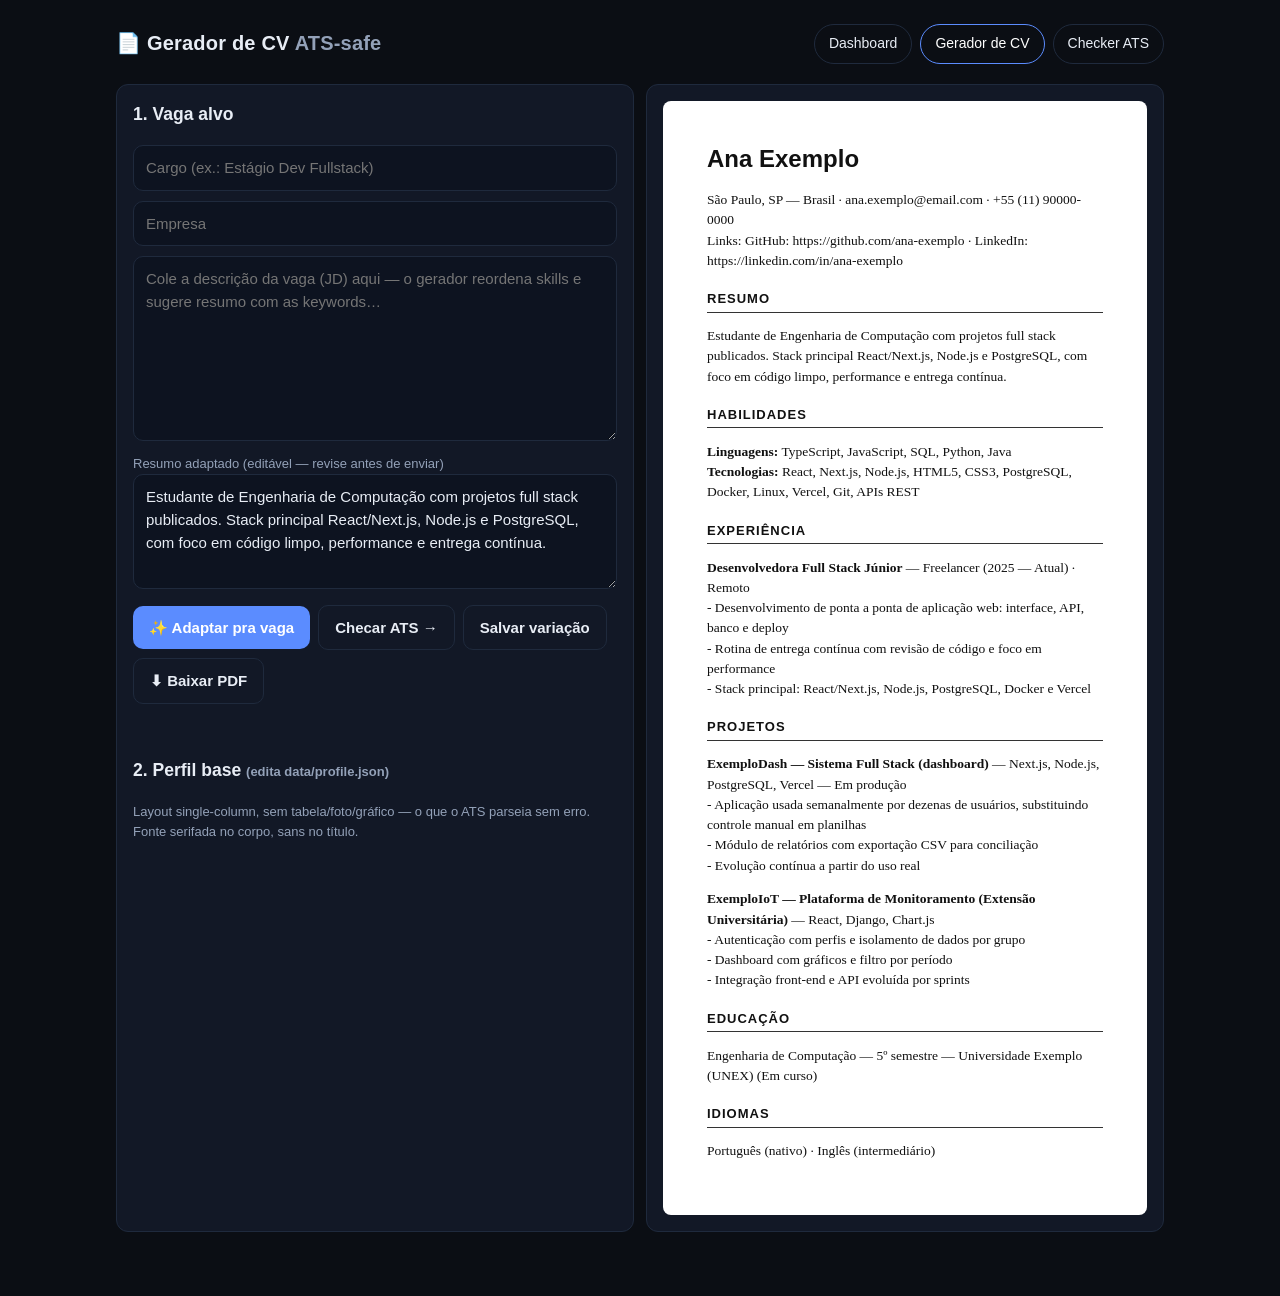
==== builder.html @ 481e4ed4 "feat: pipeline de vagas + CV ATS + checker + scraper automático (demo, sem dados pessoais)" ====
<!doctype html>
<html lang="pt-BR">
<head>
<meta charset="utf-8"><meta name="viewport" content="width=device-width,initial-scale=1">
<title>Gerador de CV ATS — Job Tracker</title>
<link rel="stylesheet" href="assets/css/style.css">
</head>
<body>
<div class="wrap">
<header class="top">
  <div class="brand">📄 Gerador de CV <span class="muted">ATS-safe</span></div>
  <nav><a href="index.html">Dashboard</a><a class="active" href="builder.html">Gerador de CV</a><a href="checker.html">Checker ATS</a></nav>
</header>
<div class="cols">
  <div class="card no-print">
    <h3 style="margin-top:0">1. Vaga alvo</h3>
    <div class="grid" style="gap:10px">
      <input id="jobTitle" placeholder="Cargo (ex.: Estágio Dev Fullstack)">
      <input id="company" placeholder="Empresa">
      <textarea id="jd" rows="7" placeholder="Cole a descrição da vaga (JD) aqui — o gerador reordena skills e sugere resumo com as keywords…"></textarea>
      <div><label class="muted small">Resumo adaptado (editável — revise antes de enviar)</label>
      <textarea id="summary" rows="4"></textarea></div>
      <div class="row">
        <button id="btnTailor">✨ Adaptar pra vaga</button>
        <button class="ghost" id="btnCheck">Checar ATS →</button>
        <button class="ghost" id="btnSave">Salvar variação</button>
        <button class="ghost" id="btnPDF">⬇ Baixar PDF</button>
      </div>
      <p class="muted small" id="match"></p>
    </div>
    <h3>2. Perfil base <span class="muted small">(edita data/profile.json)</span></h3>
    <p class="muted small">Layout single-column, sem tabela/foto/gráfico — o que o ATS parseia sem erro. Fonte serifada no corpo, sans no título.</p>
  </div>
  <div class="card"><div class="resume" id="preview"></div></div>
</div>
</div>
<script src="assets/js/ats.js"></script>
<script src="assets/js/builder.js"></script>
</body>
</html>
---- assets/css/style.css ----
:root{
  --bg:#0b0e14; --card:#121826; --border:#1f2a3d; --fg:#e8edf5; --muted:#93a1b8;
  --accent:#5b8cff; --green:#34d399; --yellow:#fbbf24; --red:#f87171;
  --radius:12px; --max:1080px;
}
*{box-sizing:border-box}
body{margin:0;background:var(--bg);color:var(--fg);font:15px/1.55 -apple-system,"Segoe UI",Roboto,Inter,Arial,sans-serif}
a{color:var(--accent);text-decoration:none}
.wrap{max-width:var(--max);margin:0 auto;padding:24px 16px 64px}
header.top{display:flex;gap:12px;align-items:center;justify-content:space-between;flex-wrap:wrap;margin-bottom:20px}
.brand{font-weight:800;font-size:20px;letter-spacing:.2px}
nav{display:flex;gap:8px;flex-wrap:wrap}
nav a{padding:8px 14px;border:1px solid var(--border);border-radius:999px;color:var(--fg);font-size:14px}
nav a.active,nav a:hover{border-color:var(--accent);color:#fff}
.grid{display:grid;gap:12px}
.stats{grid-template-columns:repeat(auto-fit,minmax(150px,1fr))}
.card{background:var(--card);border:1px solid var(--border);border-radius:var(--radius);padding:16px}
.stat b{font-size:26px;display:block}
.stat span{color:var(--muted);font-size:13px}
.row{display:flex;gap:8px;flex-wrap:wrap;align-items:center}
input,select,textarea{background:#0d1320;border:1px solid var(--border);color:var(--fg);border-radius:10px;padding:10px 12px;font:inherit;width:100%}
input:focus,select:focus,textarea:focus{outline:1px solid var(--accent);border-color:var(--accent)}
button{background:var(--accent);border:0;color:#fff;border-radius:10px;padding:10px 16px;font:inherit;font-weight:600;cursor:pointer}
button.ghost{background:transparent;border:1px solid var(--border);color:var(--fg)}
button.small{padding:6px 10px;font-size:13px}
table{width:100%;border-collapse:collapse;font-size:14px}
th,td{text-align:left;padding:10px 8px;border-bottom:1px solid var(--border);vertical-align:top}
th{color:var(--muted);font-weight:600;font-size:12px;text-transform:uppercase;letter-spacing:.4px}
.pill{display:inline-block;padding:3px 10px;border-radius:999px;font-size:12px;border:1px solid var(--border)}
.p-wishlist{color:#c4b5fd;border-color:#6d5ef0}.p-applied{color:#93c5fd;border-color:#3b82f6}
.p-interview{color:#fcd34d;border-color:#b45309}.p-offer{color:#6ee7b7;border-color:#059669}
.p-rejected{color:#fca5a5;border-color:#dc2626}
.filters{display:grid;grid-template-columns:2fr 1fr 1fr 1fr;gap:8px}
@media(max-width:720px){.filters{grid-template-columns:1fr 1fr}}
.toolbar{display:flex;gap:8px;flex-wrap:wrap;margin:14px 0}
dialog{background:var(--card);color:var(--fg);border:1px solid var(--border);border-radius:14px;max-width:560px;width:92vw;padding:0}
dialog form{padding:20px;display:grid;gap:10px}
dialog h3{margin:0 0 4px}
.two{display:grid;grid-template-columns:1fr 1fr;gap:10px}
@media(max-width:560px){.two{grid-template-columns:1fr}}
.cols{display:grid;grid-template-columns:1fr 1fr;gap:12px}
@media(max-width:860px){.cols{grid-template-columns:1fr}}
.score{font-size:44px;font-weight:800}
.bar{height:10px;background:#0d1320;border-radius:99px;overflow:hidden;border:1px solid var(--border)}
.bar i{display:block;height:100%;background:linear-gradient(90deg,var(--red),var(--yellow),var(--green));width:0}
.fix{border-left:3px solid var(--yellow);padding:6px 10px;margin:6px 0;background:#0d1320;border-radius:0 8px 8px 0;font-size:14px}
.fix.ok{border-color:var(--green)}
.muted{color:var(--muted)} .small{font-size:13px}
/* ---- kanban ---- */
.view-toggle{display:inline-flex;border:1px solid var(--border);border-radius:10px;overflow:hidden}
.view-toggle button{border-radius:0;background:transparent;color:var(--muted);border:0}
.view-toggle button.on{background:var(--accent);color:#fff}
.kanban{display:grid;grid-template-columns:repeat(5,minmax(190px,1fr));gap:10px;overflow-x:auto;margin-top:8px}
.kcol{background:#0d1320;border:1px solid var(--border);border-radius:var(--radius);padding:10px;min-height:120px}
.kcol h4{margin:2px 2px 10px;font-size:12px;text-transform:uppercase;letter-spacing:.5px;color:var(--muted)}
.kcard{background:var(--card);border:1px solid var(--border);border-radius:10px;padding:10px;margin-bottom:8px;font-size:13px}
.kcard b{display:block}
.kcard .mv{display:flex;gap:4px;margin-top:8px;flex-wrap:wrap}
/* ---- resume preview: ATS-safe, single column, print clean ---- */
.resume{background:#fff;color:#111;border-radius:8px;padding:40px 44px;font:13.5px/1.5 Georgia,"Times New Roman",serif}
.resume h1{font-size:24px;margin:0;font-family:Arial,Helvetica,sans-serif}
.resume h2{font-size:13px;text-transform:uppercase;letter-spacing:1px;border-bottom:1px solid #333;padding-bottom:3px;margin:18px 0 8px;font-family:Arial,Helvetica,sans-serif}
.resume p,.resume li{font-size:13.5px}
.resume ul{margin:4px 0;padding-left:20px}
@media print{
  @page{margin:14mm}
  body{background:#fff} header.top,nav,.toolbar,.filters,.no-print{display:none!important}
  .wrap{max-width:none;padding:0} .card{border:0;padding:0}
  .resume{border-radius:0;padding:0}
}
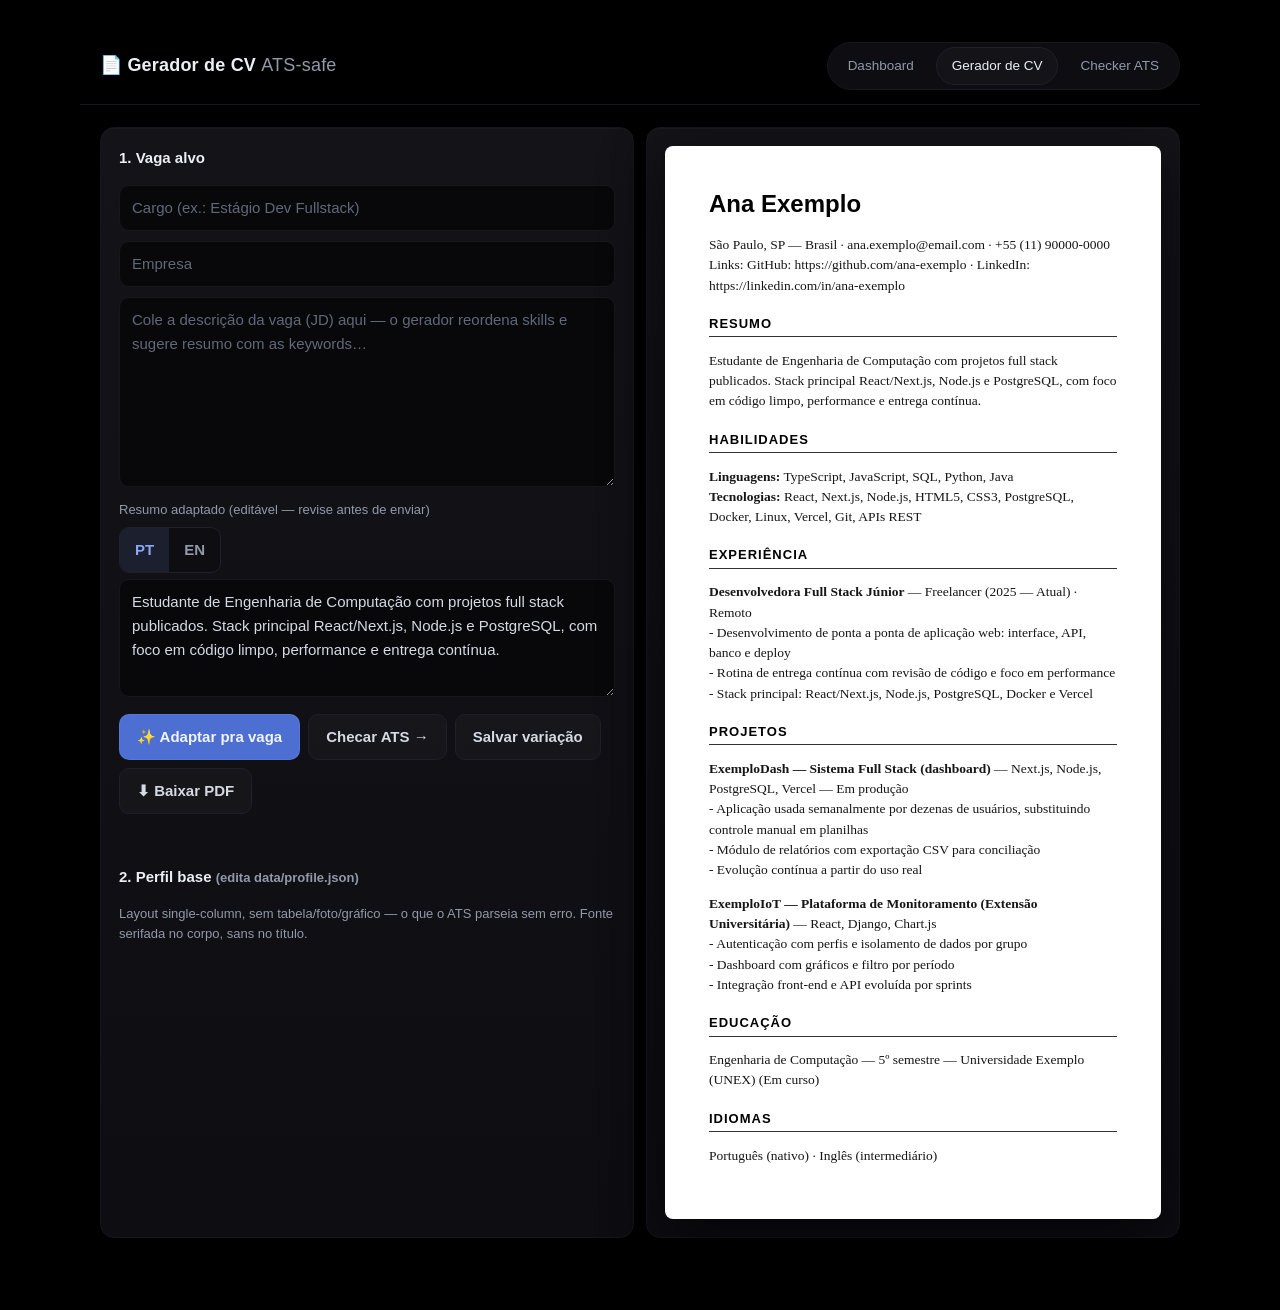
==== commit ed43e4d5: "feat: CV PT+EN (builder, tailor, telegram), foco BR remoto (+25, default)" ====
--- a/builder.html
+++ b/builder.html
@@ -19,6 +19,7 @@
       <input id="company" placeholder="Empresa">
       <textarea id="jd" rows="7" placeholder="Cole a descrição da vaga (JD) aqui — o gerador reordena skills e sugere resumo com as keywords…"></textarea>
       <div><label class="muted small">Resumo adaptado (editável — revise antes de enviar)</label>
+      <div class="row" style="margin:6px 0"><span class="view-toggle"><button class="ghost on" id="langPT" type="button">PT</button><button class="ghost" id="langEN" type="button">EN</button></span></div>
       <textarea id="summary" rows="4"></textarea></div>
       <div class="row">
         <button id="btnTailor">✨ Adaptar pra vaga</button>
--- a/assets/css/style.css
+++ b/assets/css/style.css
@@ -1,70 +1,110 @@
 :root{
-  --bg:#0b0e14; --card:#121826; --border:#1f2a3d; --fg:#e8edf5; --muted:#93a1b8;
-  --accent:#5b8cff; --green:#34d399; --yellow:#fbbf24; --red:#f87171;
-  --radius:12px; --max:1080px;
+  --bg:#000000; --bg-soft:#060608; --card:#0d0d12; --card-2:#131318; --inset:#08080b;
+  --border:#202028; --border-soft:#16161c; --fg:#d6dae3; --fg-strong:#eceff4;
+  --muted:#9299a9; --faint:#616878; --accent:#8ba6f5;
+  --accent-fill:#4c6fd1; --accent-fill-hi:#5a7fe3; --accent-wash:rgba(139,166,245,.12);
+  --green:#57c98d; --green-wash:rgba(87,201,141,.12);
+  --amber:#dfc08a; --amber-wash:rgba(223,192,138,.06);
+  --red:#dd7f88;   --red-wash:rgba(221,127,136,.12);
+  --violet:#b9a7f2; --violet-wash:rgba(185,167,242,.12);
+  --blue:#93b4e8;  --blue-wash:rgba(147,180,232,.12);
+  --radius:14px; --max:1120px; --ease:cubic-bezier(.2,.7,.3,1);
 }
 *{box-sizing:border-box}
-body{margin:0;background:var(--bg);color:var(--fg);font:15px/1.55 -apple-system,"Segoe UI",Roboto,Inter,Arial,sans-serif}
-a{color:var(--accent);text-decoration:none}
-.wrap{max-width:var(--max);margin:0 auto;padding:24px 16px 64px}
-header.top{display:flex;gap:12px;align-items:center;justify-content:space-between;flex-wrap:wrap;margin-bottom:20px}
-.brand{font-weight:800;font-size:20px;letter-spacing:.2px}
-nav{display:flex;gap:8px;flex-wrap:wrap}
-nav a{padding:8px 14px;border:1px solid var(--border);border-radius:999px;color:var(--fg);font-size:14px}
-nav a.active,nav a:hover{border-color:var(--accent);color:#fff}
+html{color-scheme:dark}
+body{margin:0;background:var(--bg);color:var(--fg);font:15px/1.6 -apple-system,BlinkMacSystemFont,"Segoe UI",Roboto,Inter,Arial,sans-serif;-webkit-font-smoothing:antialiased}
+::selection{background:rgba(139,166,245,.28)}
+a{color:var(--accent);text-decoration:none;transition:color .18s var(--ease)}
+a:hover{color:#b3c6fa}
+.wrap{max-width:var(--max);margin:0 auto;padding:28px 20px 72px}
+header.top{position:sticky;top:0;z-index:20;display:flex;gap:14px;align-items:center;justify-content:space-between;flex-wrap:wrap;margin:0 -20px 22px;padding:14px 20px;background:rgba(0,0,0,.72);backdrop-filter:blur(14px);-webkit-backdrop-filter:blur(14px);border-bottom:1px solid var(--border-soft)}
+.brand{font-weight:700;font-size:18px;letter-spacing:.2px;color:var(--fg-strong)}
+.brand .muted{font-weight:500}
+nav{display:flex;gap:6px;flex-wrap:wrap;background:var(--card);border:1px solid var(--border-soft);border-radius:999px;padding:4px}
+nav a{padding:7px 15px;border-radius:999px;color:var(--muted);font-size:13.5px;font-weight:500;border:1px solid transparent}
+nav a:hover{color:var(--fg-strong)}
+nav a.active{color:var(--fg-strong);background:var(--card-2);border-color:var(--border)}
 .grid{display:grid;gap:12px}
 .stats{grid-template-columns:repeat(auto-fit,minmax(150px,1fr))}
-.card{background:var(--card);border:1px solid var(--border);border-radius:var(--radius);padding:16px}
-.stat b{font-size:26px;display:block}
-.stat span{color:var(--muted);font-size:13px}
+.card{background:linear-gradient(180deg,var(--card-2),var(--card));border:1px solid var(--border-soft);border-radius:var(--radius);padding:18px;box-shadow:0 1px 0 rgba(255,255,255,.03) inset,0 12px 32px rgba(0,0,0,.45)}
+.stat{transition:border-color .2s var(--ease),transform .2s var(--ease)}
+.stat:hover{border-color:var(--border);transform:translateY(-1px)}
+.stat b{font-size:27px;font-weight:700;color:var(--fg-strong);font-variant-numeric:tabular-nums;letter-spacing:-.5px;display:block}
+.stat span{color:var(--muted);font-size:12px;text-transform:uppercase;letter-spacing:.6px}
 .row{display:flex;gap:8px;flex-wrap:wrap;align-items:center}
-input,select,textarea{background:#0d1320;border:1px solid var(--border);color:var(--fg);border-radius:10px;padding:10px 12px;font:inherit;width:100%}
-input:focus,select:focus,textarea:focus{outline:1px solid var(--accent);border-color:var(--accent)}
-button{background:var(--accent);border:0;color:#fff;border-radius:10px;padding:10px 16px;font:inherit;font-weight:600;cursor:pointer}
-button.ghost{background:transparent;border:1px solid var(--border);color:var(--fg)}
-button.small{padding:6px 10px;font-size:13px}
+input,select,textarea{background:var(--inset);border:1px solid var(--border-soft);color:var(--fg);border-radius:10px;padding:10px 12px;font:inherit;width:100%;transition:border-color .18s var(--ease),box-shadow .18s var(--ease),background .18s var(--ease)}
+input::placeholder,textarea::placeholder{color:var(--faint)}
+input:hover,select:hover,textarea:hover{border-color:var(--border)}
+input:focus,select:focus,textarea:focus{outline:none;border-color:rgba(139,166,245,.55);box-shadow:0 0 0 3px rgba(139,166,245,.16);background:#0a0a0e}
+select{appearance:none;background-image:linear-gradient(45deg,transparent 50%,var(--muted) 50%),linear-gradient(135deg,var(--muted) 50%,transparent 50%);background-position:calc(100% - 18px) 50%,calc(100% - 13px) 50%;background-size:5px 5px;background-repeat:no-repeat;padding-right:30px}
+button{background:var(--accent-fill);border:1px solid rgba(255,255,255,.06);color:#f2f4fa;border-radius:10px;padding:10px 17px;font:inherit;font-weight:600;cursor:pointer;transition:background .18s var(--ease),transform .12s var(--ease),box-shadow .18s var(--ease),border-color .18s var(--ease)}
+button:hover{background:var(--accent-fill-hi);box-shadow:0 4px 18px rgba(76,111,209,.35)}
+button:active{transform:scale(.98)}
+button.ghost{background:rgba(255,255,255,.025);border:1px solid var(--border);color:var(--fg)}
+button.ghost:hover{background:rgba(255,255,255,.06);border-color:#2c2c36;box-shadow:none;color:var(--fg-strong)}
+button.small{padding:6px 11px;font-size:13px;border-radius:8px}
+button:disabled{opacity:.35;cursor:default;transform:none;box-shadow:none}
+button:focus-visible,input:focus-visible,select:focus-visible,a:focus-visible{outline:2px solid rgba(139,166,245,.6);outline-offset:2px}
 table{width:100%;border-collapse:collapse;font-size:14px}
-th,td{text-align:left;padding:10px 8px;border-bottom:1px solid var(--border);vertical-align:top}
-th{color:var(--muted);font-weight:600;font-size:12px;text-transform:uppercase;letter-spacing:.4px}
-.pill{display:inline-block;padding:3px 10px;border-radius:999px;font-size:12px;border:1px solid var(--border)}
-.p-wishlist{color:#c4b5fd;border-color:#6d5ef0}.p-applied{color:#93c5fd;border-color:#3b82f6}
-.p-interview{color:#fcd34d;border-color:#b45309}.p-offer{color:#6ee7b7;border-color:#059669}
-.p-rejected{color:#fca5a5;border-color:#dc2626}
+th,td{text-align:left;padding:11px 10px;border-bottom:1px solid var(--border-soft);vertical-align:top}
+tbody tr{transition:background .15s var(--ease)}
+tbody tr:hover{background:rgba(255,255,255,.022)}
+tbody tr:last-child td{border-bottom:0}
+th{color:var(--faint);font-weight:600;font-size:11.5px;text-transform:uppercase;letter-spacing:.7px}
+td b{color:var(--fg-strong);font-weight:600}
+.pill{display:inline-block;padding:3px 11px;border-radius:999px;font-size:12px;font-weight:500;border:1px solid transparent;white-space:nowrap}
+.p-wishlist{color:var(--violet);background:var(--violet-wash);border-color:rgba(185,167,242,.25)}.p-applied{color:var(--blue);background:var(--blue-wash);border-color:rgba(147,180,232,.25)}
+.p-interview{color:var(--amber);background:var(--amber-wash);border-color:rgba(223,192,138,.25)}.p-offer{color:var(--green);background:var(--green-wash);border-color:rgba(87,201,141,.25)}
+.p-rejected{color:var(--red);background:var(--red-wash);border-color:rgba(221,127,136,.25)}
 .filters{display:grid;grid-template-columns:2fr 1fr 1fr 1fr;gap:8px}
 @media(max-width:720px){.filters{grid-template-columns:1fr 1fr}}
-.toolbar{display:flex;gap:8px;flex-wrap:wrap;margin:14px 0}
-dialog{background:var(--card);color:var(--fg);border:1px solid var(--border);border-radius:14px;max-width:560px;width:92vw;padding:0}
-dialog form{padding:20px;display:grid;gap:10px}
-dialog h3{margin:0 0 4px}
+.toolbar{display:flex;gap:8px;flex-wrap:wrap;margin:16px 0;align-items:center}
+dialog{background:var(--card-2);color:var(--fg);border:1px solid var(--border);border-radius:16px;max-width:560px;width:92vw;padding:0;box-shadow:0 24px 80px rgba(0,0,0,.7)}
+dialog::backdrop{background:rgba(0,0,0,.65);backdrop-filter:blur(3px)}
+dialog form{padding:22px;display:grid;gap:10px}
+dialog h3{margin:0 0 4px;color:var(--fg-strong)}
 .two{display:grid;grid-template-columns:1fr 1fr;gap:10px}
 @media(max-width:560px){.two{grid-template-columns:1fr}}
 .cols{display:grid;grid-template-columns:1fr 1fr;gap:12px}
 @media(max-width:860px){.cols{grid-template-columns:1fr}}
-.score{font-size:44px;font-weight:800}
-.bar{height:10px;background:#0d1320;border-radius:99px;overflow:hidden;border:1px solid var(--border)}
-.bar i{display:block;height:100%;background:linear-gradient(90deg,var(--red),var(--yellow),var(--green));width:0}
-.fix{border-left:3px solid var(--yellow);padding:6px 10px;margin:6px 0;background:#0d1320;border-radius:0 8px 8px 0;font-size:14px}
-.fix.ok{border-color:var(--green)}
+.score{font-size:46px;font-weight:700;color:var(--fg-strong);letter-spacing:-1px;font-variant-numeric:tabular-nums}
+.bar{height:8px;background:var(--inset);border-radius:99px;overflow:hidden;border:1px solid var(--border-soft)}
+.bar i{display:block;height:100%;background:linear-gradient(90deg,#8a5f63,var(--amber),var(--green));width:0;transition:width .5s var(--ease);border-radius:99px}
+.fix{border-left:3px solid var(--amber);padding:8px 12px;margin:7px 0;background:rgba(223,192,138,.06);border-radius:0 9px 9px 0;font-size:13.5px;color:var(--fg)}
+.fix.ok{border-color:var(--green);background:var(--green-wash)}
 .muted{color:var(--muted)} .small{font-size:13px}
+.auto-filters{display:flex;gap:8px;flex-wrap:wrap;align-items:center;margin:0 0 12px}
+.auto-filters input[type="checkbox"]{width:auto;accent-color:var(--accent-fill)}
+h3{color:var(--fg-strong);font-size:15px}
+h4{color:var(--fg-strong);font-size:14px;margin:16px 0 6px}
 /* ---- kanban ---- */
-.view-toggle{display:inline-flex;border:1px solid var(--border);border-radius:10px;overflow:hidden}
-.view-toggle button{border-radius:0;background:transparent;color:var(--muted);border:0}
-.view-toggle button.on{background:var(--accent);color:#fff}
-.kanban{display:grid;grid-template-columns:repeat(5,minmax(190px,1fr));gap:10px;overflow-x:auto;margin-top:8px}
-.kcol{background:#0d1320;border:1px solid var(--border);border-radius:var(--radius);padding:10px;min-height:120px}
-.kcol h4{margin:2px 2px 10px;font-size:12px;text-transform:uppercase;letter-spacing:.5px;color:var(--muted)}
-.kcard{background:var(--card);border:1px solid var(--border);border-radius:10px;padding:10px;margin-bottom:8px;font-size:13px}
-.kcard b{display:block}
-.kcard .mv{display:flex;gap:4px;margin-top:8px;flex-wrap:wrap}
+.view-toggle{display:inline-flex;border:1px solid var(--border);border-radius:10px;overflow:hidden;background:var(--card)}
+.view-toggle button{border-radius:0;background:transparent;color:var(--muted);border:0;box-shadow:none;padding:10px 15px}
+.view-toggle button:hover{background:rgba(255,255,255,.04);color:var(--fg)}
+.view-toggle button.on{background:var(--accent-wash);color:var(--accent)}
+.kanban{display:grid;grid-template-columns:repeat(5,minmax(200px,1fr));gap:10px;overflow-x:auto;margin-top:10px;padding-bottom:6px}
+.kcol{background:var(--bg-soft);border:1px solid var(--border-soft);border-radius:var(--radius);padding:10px;min-height:130px}
+.kcol h4{margin:2px 2px 10px;font-size:11.5px;text-transform:uppercase;letter-spacing:.7px;color:var(--faint)}
+.kcard{background:var(--card-2);border:1px solid var(--border-soft);border-radius:11px;padding:11px;margin-bottom:8px;font-size:13px;transition:border-color .18s var(--ease),transform .18s var(--ease),box-shadow .18s var(--ease)}
+.kcard:hover{border-color:var(--border);transform:translateY(-1px);box-shadow:0 8px 22px rgba(0,0,0,.5)}
+.kcard b{display:block;color:var(--fg-strong);font-weight:600}
+.kcard .mv{display:flex;gap:4px;margin-top:9px;flex-wrap:wrap}
 /* ---- resume preview: ATS-safe, single column, print clean ---- */
-.resume{background:#fff;color:#111;border-radius:8px;padding:40px 44px;font:13.5px/1.5 Georgia,"Times New Roman",serif}
-.resume h1{font-size:24px;margin:0;font-family:Arial,Helvetica,sans-serif}
-.resume h2{font-size:13px;text-transform:uppercase;letter-spacing:1px;border-bottom:1px solid #333;padding-bottom:3px;margin:18px 0 8px;font-family:Arial,Helvetica,sans-serif}
+.resume{background:#fff;color:#161616;border-radius:8px;padding:40px 44px;font:13.5px/1.5 Georgia,"Times New Roman",serif;box-shadow:0 20px 60px rgba(0,0,0,.6)}
+.resume h1{font-size:24px;margin:0;font-family:Arial,Helvetica,sans-serif;color:#000}
+.resume h2{font-size:13px;text-transform:uppercase;letter-spacing:1px;border-bottom:1px solid #333;padding-bottom:3px;margin:18px 0 8px;font-family:Arial,Helvetica,sans-serif;color:#000}
 .resume p,.resume li{font-size:13.5px}
 .resume ul{margin:4px 0;padding-left:20px}
+::-webkit-scrollbar{width:10px;height:10px}
+::-webkit-scrollbar-track{background:transparent}
+::-webkit-scrollbar-thumb{background:#23232c;border-radius:99px;border:2px solid #000}
+::-webkit-scrollbar-thumb:hover{background:#2e2e38}
 @media print{
   @page{margin:14mm}
   body{background:#fff} header.top,nav,.toolbar,.filters,.no-print{display:none!important}
-  .wrap{max-width:none;padding:0} .card{border:0;padding:0}
-  .resume{border-radius:0;padding:0}
+  .wrap{max-width:none;padding:0} .card{border:0;padding:0;box-shadow:none;background:#fff}
+  .resume{border-radius:0;padding:0;box-shadow:none}
 }
+@media (prefers-reduced-motion:reduce){
+  *,*::before,*::after{transition:none!important;animation:none!important}
+}
